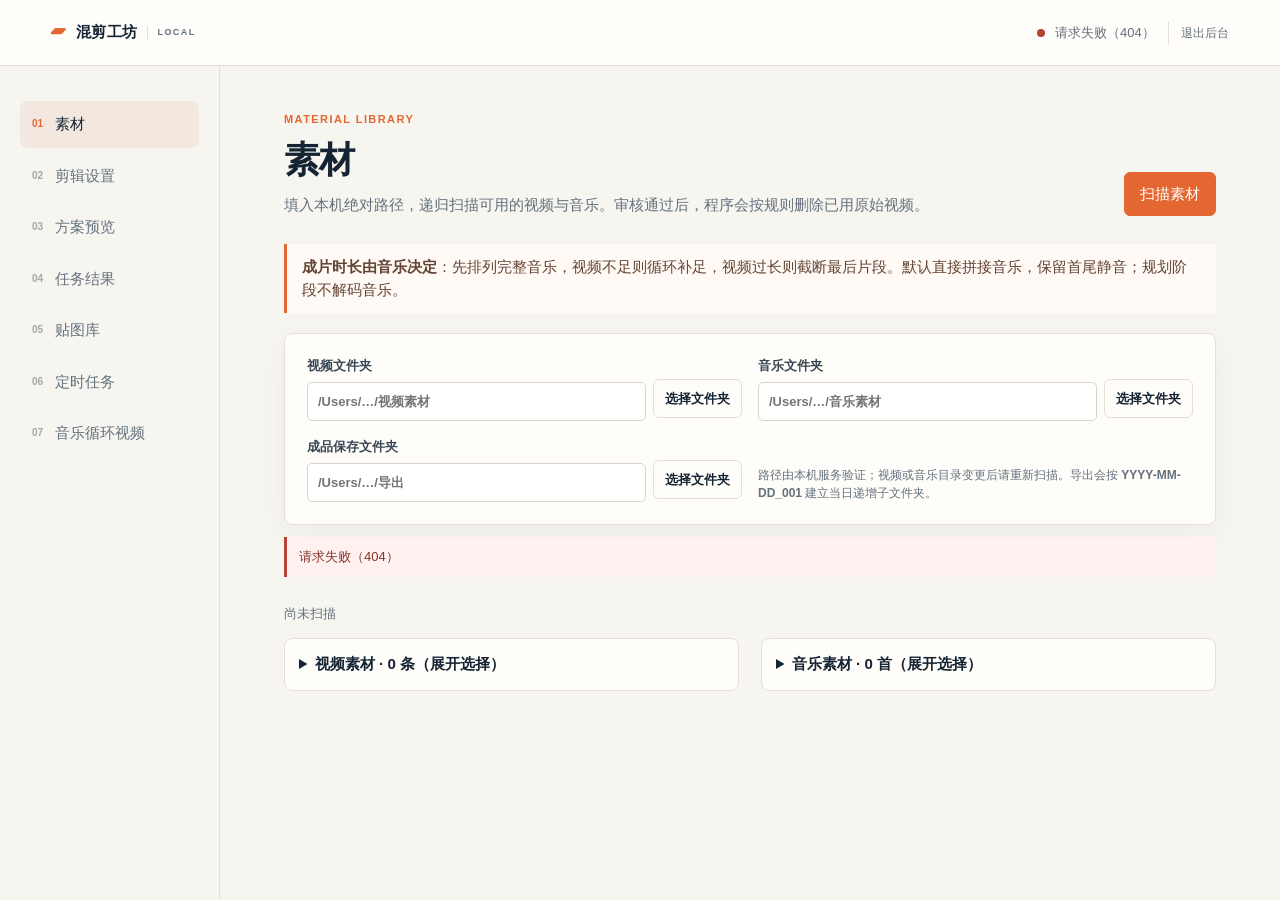
==== static/index.html @ a74bfd38 "Release v1.8.0: music-led recorded video mixing with direct music join" ====
<!doctype html>
<html lang="zh-CN">
<head>
  <meta charset="utf-8">
  <meta name="viewport" content="width=device-width,initial-scale=1">
  <title>混剪工坊 · 本地批量混剪</title>
  <link rel="stylesheet" href="/static/style.css">
  <style>[hidden]{display:none!important}.top-actions{display:flex;align-items:center;gap:13px}.quiet-button{border:0;border-left:1px solid #e4e0d8;border-radius:0;padding:2px 0 2px 12px;background:transparent;color:#64717d;font-size:12px}.quiet-button:hover{color:#b64536}.path-control{display:flex;gap:7px;align-items:center}.path-control input{min-width:0;flex:1}.path-control .button{flex:0 0 auto;white-space:nowrap;padding:9px 11px}.keyframe-gallery{grid-column:2/-1;margin-top:8px;border-top:1px solid #eeeae3;padding-top:10px}.keyframe-gallery h5{font-size:12px;margin:0 0 8px;color:#394754}.keyframe-grid{display:grid;grid-template-columns:repeat(auto-fill,minmax(92px,1fr));gap:7px}.keyframe{border:0;padding:0;background:#e8e3da;border-radius:4px;overflow:hidden;position:relative;aspect-ratio:16/9}.keyframe img{width:100%;height:100%;object-fit:cover;display:block}.keyframe time{position:absolute;right:3px;bottom:3px;background:#152433d9;color:white;font-size:10px;padding:1px 3px;border-radius:2px}.keyframe:focus{outline:2px solid #e46732;outline-offset:2px}.keyframe-more{margin-top:9px;font-size:12px}.keyframe-overlay{position:fixed;z-index:20;pointer-events:none;width:min(460px,55vw);background:#152433;padding:5px;border-radius:5px;box-shadow:0 12px 30px #0004}.keyframe-overlay img{display:block;width:100%;max-height:58vh;object-fit:contain}.keyframe-overlay span{display:block;color:white;font-size:12px;padding:4px 2px 1px}@media(max-width:520px){.keyframe-grid{grid-template-columns:repeat(3,1fr)}.keyframe-overlay{width:80vw}}</style>
  <style>.keyframe-overlay img{aspect-ratio:16/9}.task-review-setting{margin-bottom:18px}.review-action{grid-column:2/-1;margin-top:4px}.review-action .button{margin-top:6px}.review-action.review-approved{color:#347461;font-weight:650}.review-error{color:#b64536;margin-top:4px}.sticker-editor{display:grid;grid-template-columns:minmax(280px,1fr) minmax(250px,1fr);gap:20px}.sticker-stage{position:relative;aspect-ratio:16/9;background:repeating-conic-gradient(#eee 0 25%,#ddd 0 50%) 0/20px 20px;overflow:hidden}.sticker-stage img{position:absolute;cursor:move;max-width:100%}.layer-list{display:grid;gap:8px;margin:12px 0}.layer-row{display:grid;grid-template-columns:1fr 1fr 1fr 1fr auto;gap:6px;font-size:11px}.layer-row input,.layer-row select{font-size:12px;padding:5px}.sticker-thumb{width:70px;height:70px;object-fit:contain;background:#eee;margin-right:8px;vertical-align:middle}@media(max-width:700px){.sticker-editor{grid-template-columns:1fr}.layer-row{grid-template-columns:1fr 1fr}}</style>
  <style>.item-controls{grid-column:2/-1;display:flex;align-items:center;gap:8px;flex-wrap:wrap;margin:4px 0 8px}.item-controls .button{width:auto;min-width:88px;padding:7px 12px;line-height:1.25;white-space:nowrap}.item-controls .button:last-child{color:var(--danger);border-color:#d9aaa3;background:#fff9f7}.item-controls .button:last-child:hover{color:#fff;background:var(--danger);border-color:var(--danger)}@media(max-width:520px){.item-controls{grid-column:1/-1;padding-left:42px}.item-controls .button{min-width:0}}</style>
</head>
<body>
  <div class="app-shell">
    <header class="topbar">
      <a class="brand" href="#assets" aria-label="混剪工坊首页"><span class="brand-mark">▰</span><span>混剪工坊</span><small>LOCAL</small></a>
      <div class="top-actions"><div id="server-state" class="server-state" aria-live="polite"><i></i>正在连接本地服务</div><button id="shutdown-btn" class="quiet-button" title="停止本地后台服务">退出后台</button></div>
    </header>
    <div class="layout">
      <nav class="nav" aria-label="主导航">
        <a href="#assets" data-view="assets"><b>01</b> 素材</a>
        <a href="#settings" data-view="settings"><b>02</b> 剪辑设置</a>
        <a href="#plan" data-view="plan"><b>03</b> 方案预览</a>
        <a href="#tasks" data-view="tasks"><b>04</b> 任务结果</a>
        <a href="#stickers" data-view="stickers"><b>05</b> 贴图库</a>
        <a href="#schedules" data-view="schedules"><b>06</b> 定时任务</a>
        <a href="#music-loop" data-view="music-loop"><b>07</b> 音乐循环视频</a>
      </nav>
      <main>
        <section id="assets" class="view">
          <div class="page-heading"><div><p class="eyebrow">MATERIAL LIBRARY</p><h1>素材</h1><p>填入本机绝对路径，递归扫描可用的视频与音乐。审核通过后，程序会按规则删除已用原始视频。</p></div><button id="scan-btn" class="button primary">扫描素材</button></div>
          <div class="notice"><strong>成片时长由音乐决定</strong>：先排列完整音乐，视频不足则循环补足，视频过长则截断最后片段。默认直接拼接音乐，保留首尾静音；规划阶段不解码音乐。</div>
          <p id="scan-progress" class="field-help" role="status" aria-live="polite"></p>
          <form id="paths-form" class="panel paths-grid">
            <label>视频文件夹<span class="path-control"><input id="video-dir" name="video_dir" required placeholder="/Users/…/视频素材"><button class="button folder-picker" data-kind="video" type="button">选择文件夹</button></span></label>
            <label>音乐文件夹<span class="path-control"><input id="music-dir" name="music_dir" required placeholder="/Users/…/音乐素材"><button class="button folder-picker" data-kind="music" type="button">选择文件夹</button></span></label>
            <label>成品保存文件夹<span class="path-control"><input id="output-dir" name="output_dir" required placeholder="/Users/…/导出"><button class="button folder-picker" data-kind="output" type="button">选择文件夹</button></span></label>
            <label hidden>旧版审核目录（不再使用）<span class="path-control"><input id="review-dir" name="review_dir" placeholder="/Users/…/审核通过"><button class="button folder-picker" data-kind="review" type="button">选择文件夹</button></span></label>
            <p class="field-help">路径由本机服务验证；视频或音乐目录变更后请重新扫描。导出会按 <strong>YYYY-MM-DD_001</strong> 建立当日递增子文件夹。</p>
          </form>
          <div id="scan-errors" class="error-list" hidden></div>
          <div class="asset-summary" id="asset-summary"><span>尚未扫描</span></div>
          <div class="library-grid">
            <section class="library"><details><summary>视频素材 · <span id="video-count">0 条</span>（展开选择）</summary><div id="video-assets" class="asset-list empty">扫描后在这里显示视频、缩略图和分组。</div></details></section>
            <section class="library"><details><summary>音乐素材 · <span id="music-count">0 首</span>（展开选择）</summary><div id="music-assets" class="asset-list empty">扫描后在这里试听和选择歌曲。</div></details></section>
          </div>
        </section>

        <section id="settings" class="view" hidden>
          <div class="page-heading"><div><p class="eyebrow">EDITING RULES</p><h1>剪辑设置</h1><p>先选择素材和规则，再生成一批可复现的方案。</p></div><button id="plan-btn" class="button primary">生成方案</button></div>
          <form id="config-form" class="settings-grid" novalidate><input type="hidden" name="duration_basis" value="music">
            <section class="panel span-2"><div class="section-title"><h2>导出规格</h2></div><div class="form-grid"><label>分辨率<select name="resolution"><option value="1280x720">1280 × 720（默认）</option><option value="1920x1080">1920 × 1080</option></select></label><label>帧率<select name="fps"><option value="30">30 fps</option><option value="60">60 fps</option></select></label><label>视频码率（Mbps；0 为自动）<input name="video_bitrate_mbps" type="number" min="0" max="50" step="0.5" value="0"></label><label>同时并行剪辑数量<select name="parallel_tasks"><option value="1">1（默认）</option><option value="2">2</option><option value="3">3</option><option value="4">4</option></select></label><label>编码方式<select name="hardware"><option value="auto">自动硬件加速（推荐）</option><option value="software_fast">软件极速（文件较大）</option><option value="software">软件高质量（较慢）</option></select></label><label>原音音量<input name="original_volume" type="number" min="0" max="1" step=".05" value="0"></label><label>无缝音乐衔接<select name="nonstop_music"><option value="false">音乐拼接（默认，保留首尾静音）</option><option value="true">剔除首尾静音＋短过渡</option></select></label><label>音乐音量<input name="music_volume" type="number" min="0" max="1" step=".05" value="1"></label></div><p class="field-help">视频码率设为 0 时沿用自动编码设置；设置固定码率可控制输出大小。720p/30fps 通常最快。并行数量为同时执行的任务上限，旧方案默认 1；暂停后等待所有执行中的任务完成。</p></section>
            <section class="panel span-2"><div class="section-title"><h2>画面组织</h2></div>
              <div class="choice-row"><label class="choice"><input type="radio" name="mode" value="single" checked><span><strong>单源连续截取</strong><small>一个源视频，长则截断、短则循环补足</small></span></label><label class="choice"><input type="radio" name="mode" value="multi"><span><strong>多源片段拼接</strong><small>随机拼接多个来源，直到音乐结束</small></span></label></div>
              <div class="form-grid"><label>生成数量<input name="count" type="number" min="1" value="3"></label><label hidden>期望最短时长（秒）<input name="min_duration" type="number" min="1" value="30"></label><label hidden>期望最长时长（秒）<input name="max_duration" type="number" min="1" value="450"></label><label>随机种子（留空每批随机）<input name="seed" type="number" placeholder="自动生成"></label></div>
              <div class="form-grid"><label>源视频时长必须大于（分钟）<input name="min_source_duration_minutes" type="number" min="0" step="0.1" value="0" aria-describedby="source-duration-help"></label></div>
              <p id="source-duration-help" class="field-help">0 表示不限制；例如填 5，只使用超过 5 分钟的原始视频，正好 5 分钟也会排除。此项筛选源文件，不是设置成片或截取片段的长度；手动生成和定时任务均生效。</p>
              <div class="form-grid mode-multi" hidden><label>单段最短（秒）<input name="segment_min" type="number" min="1" value="30"></label><label>单段最长（秒）<input name="segment_max" type="number" min="1" value="120"></label><label>组内拼接<select name="within_group"><option value="false">允许跨组</option><option value="true">仅同组内</option></select></label></div>
              <div class="form-grid mode-single"><label>起点最小间隔（秒）<input name="start_gap" type="number" min="0" value="30"></label><label class="switch-label" hidden><input name="allow_overlap" type="checkbox" checked><span>优先使用空闲区间（音乐时长模式允许循环补足）</span></label></div>
            </section>
            <section class="panel span-2"><div class="section-title"><h2>歌曲分配规则</h2></div>
              <div class="choice-row"><label class="choice"><input type="radio" name="music_mode" value="folder"><span><strong>单文件夹音乐</strong><small>每条只用一个子文件夹，01、02 开头，其余随机，全部歌曲各播放一遍</small></span></label><label class="choice"><input type="radio" name="music_mode" value="fixed"><span><strong>固定歌曲集合</strong><small>每条都用所选歌曲，只改变顺序</small></span></label><label class="choice"><input type="radio" name="music_mode" value="pool" checked><span><strong>全路径音乐随机</strong><small>每条选不同子集，再改变顺序</small></span></label></div>
              <p id="folder-mode-help" class="field-help" hidden>整组优先使用不同子文件夹，用完后再随机轮转。包括子文件夹内的全部有效音频及更深层目录；根目录直接放置的歌曲不参与。此模式不限制歌曲首数。</p>
              <div class="form-grid pool-settings"><label>每条最少歌曲数<input name="min_songs" type="number" min="1" value="3"></label><label>每条最多歌曲数<input name="max_songs" type="number" min="1" value="20"></label></div>
              <p class="field-help">先确定歌曲数量与顺序，以音乐总时长决定成片长度。整批优先使用低次数歌曲，视频不足自动复用，最后一段截断。</p>
            </section>
            <section class="panel span-2"><label class="track-title-option"><input type="checkbox" name="include_track_titles">附带曲目曲名</label><p class="field-help">在成片同名的原曲路径文档中，按实际播放顺序增加编号曲目表。可在方案或任务中单独调整。</p></section>
            <section class="panel span-2"><div class="section-title"><h2>参与素材</h2></div><p id="selection-summary" class="field-help">扫描后默认使用全部视频和音乐。需要排除文件或设置分组时，在“素材”页展开对应列表。</p><label>贴图模板<select id="generation-sticker-template" name="sticker_template_id"><option value="">不添加贴图</option></select></label></section>
          </form>
        </section>

        <section id="plan" class="view" hidden>
          <div class="page-heading"><div><p class="eyebrow">BATCH BLUEPRINT</p><h1>方案预览</h1><p id="plan-subtitle">生成方案后，逐条核对歌曲顺序和视频区间。</p></div><div class="button-row"><button id="select-all-plan" class="button">全选当前方案</button><button id="delete-selected-plan" class="button">删除选中任务</button><button id="track-titles-enable-plan" class="button" disabled>选中任务附带曲名</button><button id="track-titles-disable-plan" class="button" disabled>取消选中任务曲名</button><button id="manifest-btn" class="button" disabled>下载清单</button><button id="start-btn" class="button primary" disabled>确认并开始渲染</button></div></div>
          <div id="plan-message" class="notice">尚未生成方案。</div><div id="plan-stats" class="stats"></div><div id="plan-warnings" class="warning-list"></div><div id="plan-items" class="plan-list"></div>
        </section>

        <section id="tasks" class="view" hidden>
          <div class="page-heading"><div><p class="eyebrow">RENDER QUEUE</p><h1>任务与结果</h1><p>一条视频就是一条任务。审核通过保留成品；审核不通过将成品与原视频移至废纸篓。删除任务只移除记录，所有文件保留。原音乐始终保留。</p></div><div class="button-row"><button id="pause-all" class="button">暂停全部</button><button id="start-all" class="button">开始全部</button><button id="stop-all" class="button">终止全部</button><button id="approve-all-visible" class="button primary">一键审核</button><button id="select-all-tasks" class="button">全选任务</button><button id="delete-selected-tasks" class="button">删除选中任务</button><button id="track-titles-enable-tasks" class="button" disabled>选中任务附带曲名</button><button id="track-titles-disable-tasks" class="button" disabled>取消选中任务曲名</button><button id="clear-all" class="button">删除全部任务</button><button id="retry-failed" class="button">重试失败任务</button><button id="refresh-tasks" class="button">刷新状态</button></div></div>
          <div class="panel task-review-setting" hidden><label hidden>旧版审核目录（不再使用）<span class="path-control"><input id="task-review-dir" placeholder="选择审核文件夹"><button class="button folder-picker" data-kind="review" type="button">选择文件夹</button></span></label><p class="field-help">通过审核后先校验归档副本，再删除制作目录成片；原始录屏在所有引用任务审核或移除后删除。失败时可重试清理。</p></div>
          <div class="notice"><span id="cache-usage">剪辑缓存：正在读取…</span> <button id="clear-cache" class="button">一键清除缓存</button><p class="field-help">统计视频转换缓存、任务临时文件及预览图片。正在使用的缓存暂时保留；清除后需要时会重新生成。</p></div>
          <div id="task-summary" class="stats"><div class="stat"><b>—</b><span>等待批次</span></div></div><div id="batches" class="batch-list empty">尚无任务。先生成方案并确认开始渲染。</div>
        </section>
        <section id="stickers" class="view" hidden>
          <div class="page-heading"><div><p class="eyebrow">STICKER LIBRARY</p><h1>贴图库</h1><p>默认不添加贴图；保存模板后可在剪辑设置中明确选择。</p></div><label class="button">导入贴图<input id="sticker-upload" type="file" accept="image/png,image/jpeg,image/webp,image/gif" multiple hidden></label></div>
          <div class="settings-grid"><section class="panel"><div class="section-title"><h2>贴图素材</h2></div><div id="sticker-assets" class="picker empty">正在读取贴图库…</div></section><section class="panel"><div class="section-title"><h2>模板</h2><button id="new-template" class="button">新建模板</button></div><div id="sticker-templates" class="picker empty">尚无模板</div></section><section class="panel span-2"><div class="section-title"><h2>模板编辑器</h2><button id="save-template" class="button primary">保存模板</button></div><div class="sticker-editor"><div><label>参考画面<select id="sticker-background"><option value="">空白画布（16:9）</option></select></label><p class="field-help">拖动贴图定位；位置按比例保存，超出边界会自动缩小。</p><div id="sticker-stage" class="sticker-stage" aria-label="16 比 9 贴图预览"></div></div><div><label>模板名称<input id="template-name" value="未命名模板"></label><div id="sticker-layers" class="layer-list"></div><button id="add-layer" class="button">添加贴图层</button></div></div></section></div>
        </section>
        <section id="schedules" class="view" hidden>
          <div class="page-heading"><div><p class="eyebrow">SCHEDULED BATCHES</p><h1>定时任务</h1><p>后台必须保持运行且电脑处于唤醒状态；错过多次启动时仅执行最新一轮。</p></div><div class="button-row"><button id="new-schedule" class="button">新建任务</button><button id="refresh-schedules" class="button">刷新状态</button></div></div>
          <div class="notice">新一轮定时任务只会替代上一轮未完成的<strong>定时任务</strong>，不会取消手动创建的批次，已生成文件会保留。审核不会自动进行。</div>
          <form id="schedule-form" class="panel settings-grid"><label>任务名称<input name="name" value="素材持续监测"></label><label>开始时间<input name="start_at" type="datetime-local"></label><label>重复<select name="repeat"><option value="once">仅一次</option><option value="daily">每天</option><option value="weekly">每周</option></select></label><label>目标成片数<input name="target_count" type="number" min="1" max="500" value="50"></label><label>检查间隔（分钟）<input name="check_interval_minutes" type="number" min="1" max="1440" value="10"></label><label class="switch-label"><input name="enabled" type="checkbox"><span>启用任务</span></label><label>视频目录<span class="path-control"><input name="video_dir" id="schedule-video-dir"><button class="button schedule-folder-picker" data-kind="video" type="button">选择文件夹</button></span></label><label>音乐目录<span class="path-control"><input name="music_dir" id="schedule-music-dir"><button class="button schedule-folder-picker" data-kind="music" type="button">选择文件夹</button></span></label><label class="span-2">导出目录<span class="path-control"><input name="output_dir" id="schedule-output-dir"><button class="button schedule-folder-picker" data-kind="output" type="button">选择文件夹</button></span></label><label class="switch-label span-2"><input id="schedule-current" type="checkbox" checked><span>使用当前目录和剪辑设置（保存为快照，未来新增素材会被扫描）</span></label><div class="button-row span-2"><button class="button primary" type="submit">保存定时任务</button><button id="schedule-check" class="button" type="button">立即检查素材</button></div></form>
          <div id="schedule-active" class="notice">暂无运行中的定时任务。</div><div id="schedules-list" class="batch-list empty">正在读取定时任务…</div>
        </section>
        <section id="music-loop" class="view" hidden>
          <div class="page-heading"><div><p class="eyebrow">MUSIC LOOP VIDEO</p><h1>音乐循环视频</h1><p>导入 Cover Maker 的交接文档，按固定曲目顺序制作。成片时长由音乐决定。</p></div></div>
          <form class="panel" onsubmit="return false">
            <label>Set 文件夹或 YPP交接.txt 路径（每行一条）<textarea id="loop-paths" rows="3" placeholder="粘贴 Set 路径；也可选择包含多个 Set 的上一级文件夹"></textarea></label>
            <button type="button" id="loop-pick" class="button">选择 Set 文件夹</button>
            <div class="form-grid">
              <label class="span-2">成品保存路径<span class="path-control"><input id="loop-output"><button type="button" id="loop-output-pick" class="button">选择文件夹</button></span></label>
              <label class="span-2">音乐新根目录（仅路径迁移时填写）<span class="path-control"><input id="loop-music-root"><button type="button" id="loop-music-pick" class="button">选择文件夹</button></span></label>
              <label>分辨率<select id="loop-resolution"><option value="source">沿用动态封面（优先直接复用画面）</option><option value="1280x720">1280 × 720</option><option value="1920x1080">1920 × 1080</option></select></label>
              <label>转码帧率<select id="loop-fps"><option value="30">30 fps</option><option value="60">60 fps</option></select></label>
              <label>并行数量<select id="loop-parallel"><option>1</option><option>2</option><option>3</option><option>4</option></select></label>
              <label>音乐音量<input id="loop-volume" type="number" min="0" max="1" step="0.05" value="1"></label>
              <label class="switch-label"><input id="loop-nonstop" type="checkbox" checked><span>无缝衔接（去首尾静音＋短过渡）</span></label>
            </div>
            <p class="field-help">每个 Set 独立制作，全部歌曲按交接顺序播放一次，合成完成即可播放审核，不抽取缩略图。开启无缝衔接后重新计算实际时间轴。开始制作时采用当前并行数量，有空位自动补入等待任务。两种制作模式共用调度，正在执行的原视频混剪先完成。</p>
            <button type="button" id="loop-import" class="button primary">导入任务</button>
          </form>
          <div id="loop-message" class="notice">审核通过保留作品；审核不通过仅回收生成的作品目录；删除任务只移除记录。原音乐、动态封面和上游文件始终保留。</div>
          <div class="button-row"><button id="loop-select" class="button">全选 / 取消</button><button id="loop-start" class="button">开始选中任务</button><button id="loop-pause" class="button">暂停选中任务</button><button id="loop-delete" class="button">删除选中任务</button><button id="loop-approve" class="button primary">一键审核</button><button id="loop-refresh" class="button">刷新状态</button></div>
          <div class="button-row loop-cache"><span id="loop-cache-info">缓存按需统计</span><button id="loop-cache" class="button">统计缓存</button><button id="loop-clear-cache" class="button">清除闲置缓存</button></div>
          <p id="loop-empty" class="field-help">尚未导入音乐 Set。</p><div id="loop-list"></div>
        </section>
      </main>
    </div>
  </div>
  <template id="video-card-template"><article class="asset-card video-card"><img loading="lazy" alt="视频缩略图"><div class="asset-info"><label class="select-line"><input type="checkbox" class="asset-select"><strong class="asset-name"></strong></label><p class="asset-meta"></p><label class="group-line">分组 <input class="group-input" maxlength="80" placeholder="例如：游戏 A"></label></div></article></template>
  <template id="music-card-template"><article class="asset-card music-card"><div class="audio-icon">♫</div><div class="asset-info"><label class="select-line"><input type="checkbox" class="asset-select"><strong class="asset-name"></strong></label><p class="asset-meta"></p><button type="button" class="button audio-preview">试听</button></div></article></template>
  <div id="toast" class="toast" role="status" aria-live="polite"></div>
  <script src="/static/app.js" defer></script>
  <script src="/static/loopmusic.js" defer></script>
</body>
</html>
---- static/style.css ----
:root{--ink:#152433;--muted:#64717d;--paper:#f7f5f0;--panel:#fffdfa;--line:#e4e0d8;--accent:#e46732;--accent-dark:#bd4c20;--soft:#f3e8df;--ok:#347461;--danger:#b64536;--shadow:0 10px 30px #1725340c}*{box-sizing:border-box}body{margin:0;color:var(--ink);background:var(--paper);font:15px/1.5 -apple-system,BlinkMacSystemFont,"Segoe UI","PingFang SC","Microsoft YaHei",sans-serif}.topbar{height:66px;padding:0 4vw;display:flex;align-items:center;justify-content:space-between;border-bottom:1px solid var(--line);background:#fffdf9;position:sticky;top:0;z-index:5}.brand{display:flex;gap:10px;align-items:center;color:var(--ink);text-decoration:none;font-weight:750;letter-spacing:.03em}.brand-mark{color:var(--accent);font-size:27px;line-height:1}.brand small{font-size:9px;letter-spacing:.16em;color:var(--muted);border-left:1px solid var(--line);padding-left:9px}.server-state{font-size:13px;color:var(--muted)}.server-state i{display:inline-block;width:8px;height:8px;border-radius:50%;background:#c5bfb6;margin-right:7px}.server-state.online i{background:var(--ok)}.server-state.error i{background:var(--danger)}.layout{display:grid;grid-template-columns:220px minmax(0,1fr);max-width:1540px;margin:auto}.nav{padding:35px 20px;border-right:1px solid var(--line);min-height:calc(100vh - 66px);position:sticky;top:66px;align-self:start}.nav a{display:flex;gap:12px;padding:12px;border-radius:7px;color:var(--muted);text-decoration:none;margin-bottom:5px}.nav a b{font-size:10px;color:#a4a7a4;padding-top:3px}.nav a.active,.nav a:hover{background:var(--soft);color:var(--ink)}.nav a.active b{color:var(--accent)}main{padding:45px clamp(24px,5vw,76px) 80px;max-width:1280px}.page-heading{display:flex;justify-content:space-between;gap:20px;align-items:flex-end;margin-bottom:28px}.eyebrow{margin:0 0 5px;color:var(--accent);font-weight:700;font-size:11px;letter-spacing:.13em}.page-heading h1{font-size:36px;letter-spacing:-.04em;margin:0}.page-heading p:not(.eyebrow){margin:7px 0 0;color:var(--muted)}button,.button{font:inherit;cursor:pointer;border:1px solid var(--line);border-radius:6px;padding:10px 15px;color:var(--ink);background:#fffdf9;text-decoration:none}.button:hover{border-color:#bdb7ad}.button.primary{background:var(--accent);color:white;border-color:var(--accent)}.button.primary:hover{background:var(--accent-dark)}button:disabled{opacity:.48;cursor:not-allowed}.button-row{display:flex;gap:8px;flex-wrap:wrap}.notice{border-left:3px solid var(--accent);padding:12px 15px;background:#fffaf5;color:#644434;margin:0 0 20px}.panel{background:var(--panel);border:1px solid var(--line);border-radius:8px;padding:22px;box-shadow:var(--shadow)}.paths-grid{display:grid;grid-template-columns:1fr 1fr;gap:16px}.paths-grid>label:last-of-type{grid-column:span 2}.field-help{font-size:12px;color:var(--muted);margin:0;align-self:end}label{font-size:13px;font-weight:650;color:#394754}input,select{width:100%;margin-top:6px;padding:9px 10px;border:1px solid #d8d4cc;border-radius:5px;background:white;color:var(--ink);font:inherit}input:focus,select:focus{outline:2px solid #e4673259;border-color:var(--accent)}.asset-summary{display:flex;gap:12px;color:var(--muted);font-size:13px;padding:15px 0}.library-grid{display:grid;grid-template-columns:1fr 1fr;gap:22px}.section-title{display:flex;justify-content:space-between;align-items:center;margin-bottom:13px}.section-title h2{font-size:17px;margin:0}.section-title span{font-size:12px;color:var(--muted)}.asset-list{display:grid;gap:10px}.asset-list.empty,.picker.empty,.batch-list.empty{padding:25px;border:1px dashed #d4cdc1;color:var(--muted);font-size:13px;border-radius:7px}.asset-card{display:flex;gap:12px;padding:10px;border:1px solid var(--line);border-radius:7px;background:var(--panel)}.video-card img{width:122px;height:70px;object-fit:cover;border-radius:4px;background:#e5e1da}.asset-info{min-width:0;flex:1}.select-line{display:flex;gap:8px;align-items:flex-start}.select-line input,.first-line input{width:auto;margin:4px 0 0}.asset-name{overflow-wrap:anywhere;font-size:13px}.asset-meta{font-size:12px;color:var(--muted);margin:4px 0}.group-line,.first-line{font-size:12px;color:var(--muted);font-weight:500}.group-line input{display:inline-block;width:150px;margin:0 0 0 5px;padding:3px 5px;font-size:12px}.music-card audio{width:100%;height:28px}.audio-icon{display:grid;place-items:center;flex:0 0 42px;height:42px;border-radius:5px;background:var(--soft);color:var(--accent);font-size:22px}.settings-grid{display:grid;grid-template-columns:1fr 1fr;gap:20px}.span-2{grid-column:span 2}.choice-row{display:flex;gap:10px;margin-bottom:20px}.choice{flex:1;display:flex;gap:9px;border:1px solid var(--line);padding:11px;border-radius:6px;cursor:pointer}.choice input{width:auto;margin:4px 0}.choice strong,.choice small{display:block}.choice small{font-weight:400;color:var(--muted);font-size:12px}.form-grid{display:grid;grid-template-columns:repeat(4,1fr);gap:14px;margin-top:12px}.form-grid label{min-width:0}.switch-label{display:flex;gap:8px;align-items:center;margin-top:25px}.switch-label input{width:auto;margin:0}.picker{display:grid;gap:7px;max-height:290px;overflow:auto}.pick-row{display:flex;align-items:center;gap:8px;padding:7px 0;border-bottom:1px solid #eeeae2;font-size:13px}.pick-row:last-child{border:0}.pick-row input{width:auto;margin:0}.pick-row .duration{margin-left:auto;color:var(--muted);font-size:12px}.first-pick{margin-left:8px;font-size:12px;color:var(--muted);font-weight:500}.error-list,.warning-list{margin:12px 0}.error-list>div,.warning-list>div{padding:10px 12px;background:#fff1ef;border-left:3px solid var(--danger);color:#86352b;font-size:13px}.warning-list>div{background:#fff9e8;border-color:#d4931f;color:#74551a;margin-bottom:6px}.stats{display:grid;grid-template-columns:repeat(auto-fit,minmax(130px,1fr));gap:10px;margin:18px 0}.stat{padding:14px;background:var(--panel);border:1px solid var(--line);border-radius:7px}.stat b{display:block;font-size:22px}.stat span{font-size:12px;color:var(--muted)}.plan-list,.batch-list{display:grid;gap:12px}.plan-item,.batch{border:1px solid var(--line);background:var(--panel);border-radius:8px;padding:17px}.item-head,.batch-head{display:flex;justify-content:space-between;gap:12px;align-items:start}.item-head h3,.batch-head h3{margin:0;font-size:16px}.duration{font-variant-numeric:tabular-nums;color:var(--accent);font-weight:700;white-space:nowrap}.tracks{display:grid;grid-template-columns:1fr 1fr;gap:14px;margin-top:15px}.track{padding:11px;background:#faf8f3;border-radius:5px}.track h4{font-size:11px;letter-spacing:.08em;color:var(--muted);margin:0 0 7px}.track ol,.track ul{margin:0;padding-left:19px;font-size:12px}.track li{margin:3px 0;overflow-wrap:anywhere}.status{font-size:12px;border-radius:99px;padding:3px 8px;background:#ece9e2;color:var(--muted)}.status.running,.status.processing{background:#fff2d7;color:#936113}.status.completed,.status.success{background:#e6f3ed;color:var(--ok)}.status.failed,.status.error{background:#fff0ed;color:var(--danger)}.batch-controls{display:flex;gap:7px;flex-wrap:wrap;margin:14px 0 0}.progress{height:7px;background:#ebe7df;border-radius:8px;margin:12px 0;overflow:hidden}.progress i{display:block;height:100%;background:var(--accent)}.task-items{display:grid;gap:6px;margin-top:14px}.task-item{display:grid;grid-template-columns:34px 1fr auto;gap:8px;align-items:center;border-top:1px solid #eeeae3;padding-top:8px;font-size:13px}.task-item .error{grid-column:2 / -1;color:var(--danger);font-size:12px}.task-item video{grid-column:2 / -1;width:100%;max-width:400px;margin-top:5px}.toast{position:fixed;bottom:22px;right:22px;max-width:390px;padding:12px 15px;background:#172a37;color:white;border-radius:6px;box-shadow:0 12px 28px #0002;opacity:0;transform:translateY(10px);pointer-events:none;transition:.2s}.toast.show{opacity:1;transform:none}@media(max-width:850px){.layout{display:block}.nav{min-height:0;position:static;overflow:auto;white-space:nowrap;padding:10px 4vw;border-right:0;border-bottom:1px solid var(--line);display:flex}.nav a{margin:0;padding:8px 10px}.nav a b{display:none}main{padding:30px 5vw}.library-grid,.settings-grid{grid-template-columns:1fr}.span-2{grid-column:auto}.form-grid{grid-template-columns:1fr 1fr}.page-heading{align-items:start;flex-direction:column}.paths-grid{grid-template-columns:1fr}.paths-grid>label:last-of-type{grid-column:auto}}@media(max-width:520px){.topbar{padding:0 5vw}.server-state{font-size:0}.server-state i{margin:0}.choice-row,.tracks{grid-template-columns:1fr;display:grid}.form-grid{grid-template-columns:1fr}.video-card img{width:92px;height:56px}.group-line input{width:105px}}
/* Keep batch summaries compact even when filenames are long. */
.stat b{overflow-wrap:anywhere}.stat b:has(+span){font-size:18px}.batch-note{margin-top:10px;color:var(--muted);font-size:13px}
.sticker-stage{background-size:cover;background-position:center}.sticker-stage img{user-select:none;-webkit-user-drag:none}.layer-row{grid-template-columns:repeat(2,minmax(0,1fr));border-bottom:1px solid var(--line);padding:12px 0}.layer-row label{min-width:0}.layer-row>label:first-child{grid-column:1/-1}
.sticker-editor .layer-row{grid-template-columns:repeat(2,minmax(0,1fr))}.sticker-editor .layer-row>label:first-child{grid-column:1/-1}
.video-sticker-dialog{width:min(1080px,94vw);max-height:94vh;border:0;border-radius:10px;padding:20px;background:var(--panel);color:var(--ink);box-shadow:0 20px 70px #0005}.video-sticker-dialog::backdrop{background:#10202dbb}.video-sticker-heading{display:flex;align-items:center;justify-content:space-between;margin-bottom:14px}.video-sticker-heading h2{margin:0}.video-sticker-stage{position:relative;overflow:hidden;background:#111;aspect-ratio:16/9}.video-sticker-stage video{width:100%;height:100%;display:block;object-fit:contain}.placed-sticker{position:absolute;z-index:2;cursor:move;touch-action:none;user-select:none;-webkit-user-drag:none}.video-sticker-controls{display:grid;grid-template-columns:1fr auto;gap:10px;margin-top:14px}.video-sticker-controls select{margin:0}.video-sticker-layers,.video-sticker-controls .field-help{grid-column:1/-1}.video-sticker-layer{display:grid;grid-template-columns:minmax(120px,1fr) auto minmax(100px,1fr) auto minmax(100px,1fr) auto;gap:8px;align-items:center;padding:8px 0;border-bottom:1px solid var(--line)}.video-sticker-layer input{margin:0}@media(max-width:700px){.video-sticker-layer{grid-template-columns:1fr 1fr}.video-sticker-stage{aspect-ratio:16/9}}
.music-order-help{margin:0 0 7px;color:var(--muted);font-size:11px}.music-order{display:grid;gap:5px;padding-left:0!important;list-style:none;counter-reset:music}.music-order li{counter-increment:music;display:flex;align-items:center;gap:7px;min-height:30px;padding:4px 6px;border:1px solid transparent;border-radius:5px;background:#fff}.music-order li::before{content:counter(music) ".";color:var(--muted);font-variant-numeric:tabular-nums}.music-order li[draggable=true]{cursor:grab;border-color:#ece6dd}.music-order li.dragging{opacity:.45}.music-order li.drag-over{border-color:var(--accent);background:#fff5ed}.drag-handle{color:var(--muted);font-size:18px;line-height:1}.music-name{min-width:0;flex:1;overflow-wrap:anywhere}.order-buttons{display:flex;gap:3px}.order-buttons button{padding:1px 7px;border-radius:4px;font-size:12px}.order-buttons button:disabled{opacity:.25}
.plan-media-row{display:flex;align-items:center;gap:8px;flex-wrap:wrap;padding:5px 0}.plan-media-row>span:first-child{min-width:0;flex:1 1 220px}.use-count{font-size:11px;font-weight:650;color:var(--ok);white-space:nowrap}.replace-media{padding:4px 7px;font-size:11px}.music-order li{flex-wrap:wrap}.music-order .use-count{margin-left:auto}
.task-select{width:18px;height:18px;min-width:18px;margin:0;cursor:pointer}.task-item{grid-template-columns:24px 34px 1fr auto}.task-item .error,.task-item video{grid-column:3 / -1}.item-head{align-items:center}.item-head h3{flex:1}

/* Keep material details optional and present results as individual tasks. */
.library details{border:1px solid var(--line);border-radius:8px;background:var(--panel);padding:14px}.library summary{cursor:pointer;font-weight:700}.library details .asset-list{margin-top:14px;max-height:55vh;overflow:auto}
#batches.batch-list{display:grid;gap:14px}#batches .batch,#batches .task-items{display:contents}#batches .batch-head,#batches .batch-controls,#batches .batch>.progress,#batches .batch>.notice,#batches .output-location{display:none}#batches .task-item{display:grid;grid-template-columns:24px 34px minmax(0,1fr) auto;gap:10px;border:1px solid var(--line);border-radius:8px;background:var(--panel);padding:18px;box-shadow:var(--shadow);align-items:start}#batches .task-item .task-label{overflow-wrap:anywhere;font-weight:650}#batches .task-item .item-controls,#batches .task-item .review-action,#batches .task-item .keyframe-gallery{grid-column:3/-1}#batches .task-item video,#batches .task-item .error{grid-column:3/-1}#batches .task-item .item-controls{display:flex;gap:8px;flex-wrap:wrap}
#batches .task-item:not(.expanded) .review-action,#batches .task-item:not(.expanded) video,#batches .task-item:not(.expanded) .keyframe-gallery{display:none}

#batches .task-item .preview-status{display:block!important;color:var(--muted)}

#batches .task-item .duration-note{grid-column:3/-1;display:block;margin:0}

#batches .task-item .duration-note,#batches .task-item .recovery-note{grid-column:3/-1;margin:0} .review-buttons{display:flex;gap:10px;flex-wrap:wrap}.button.danger{color:#bd4036;border-color:#e5aaa5}
.track-title-option{display:flex;align-items:center;gap:8px;font-size:14px;font-weight:500;margin:10px 0}.track-title-option input{width:16px;height:16px;margin:0}#batches .track-title-option{grid-column:3/-1}

/* Music-loop page styles are scoped to preserve the existing editor. */
#music-loop textarea{width:100%;font:inherit;padding:10px;border:1px solid #ddd6cc;border-radius:6px;resize:vertical}
#music-loop .loop-task{margin-top:16px}#music-loop .loop-heading{display:flex;align-items:center;gap:12px}
#music-loop .loop-heading input[type=checkbox]{width:18px;height:18px;flex:0 0 18px;margin:0}#music-loop .loop-heading strong{flex:1;min-width:0;overflow-wrap:anywhere}#music-loop .loop-details{margin-top:18px}
#music-loop video{display:block;width:min(100%,640px);margin:16px 0}#music-loop .loop-cache{margin-top:14px}
#music-loop .notice{white-space:pre-line}
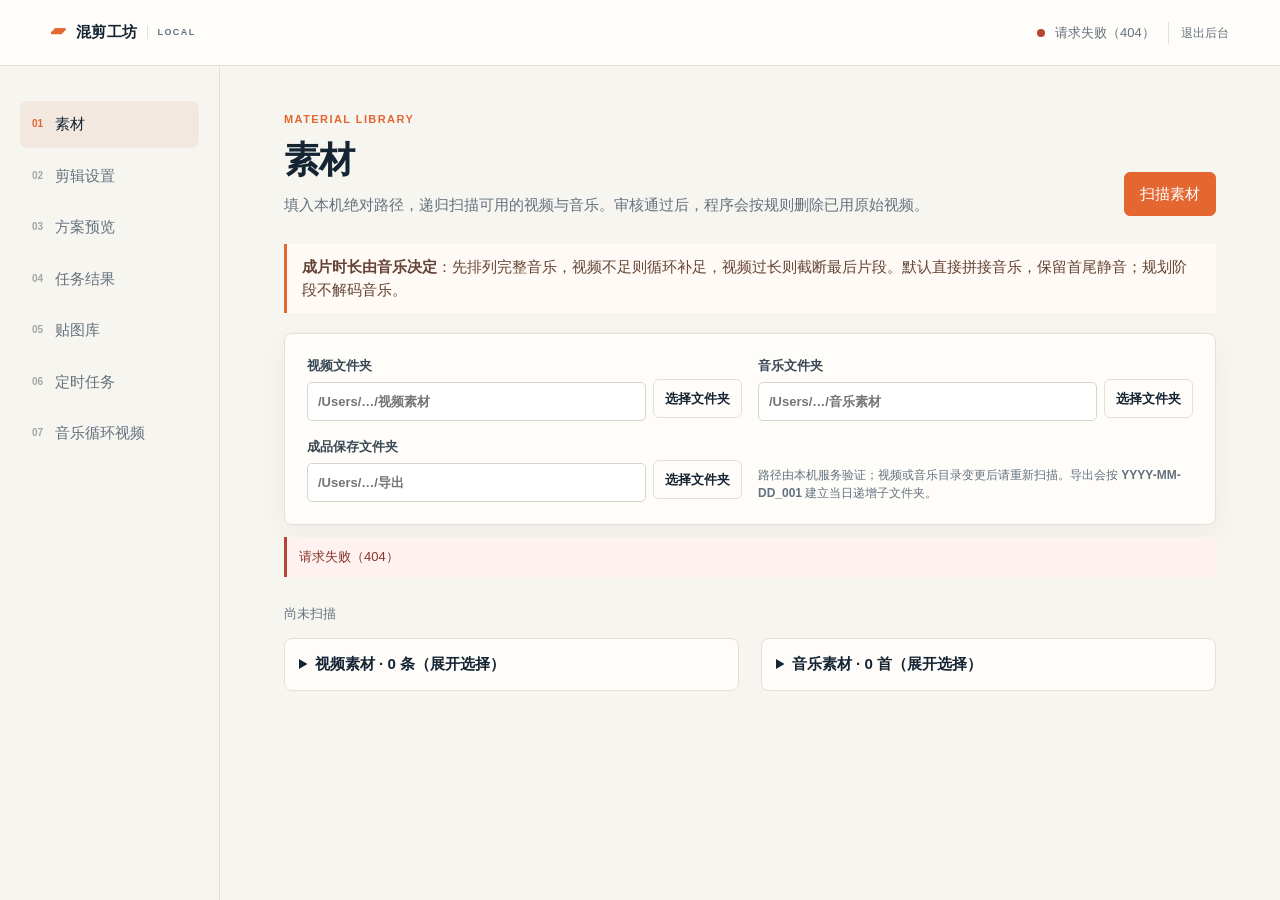
==== commit 8ef269e8: "Release v1.8.4: recycle unreviewed task folders and preserve approved works" ====
--- a/static/index.html
+++ b/static/index.html
@@ -74,7 +74,7 @@
         </section>
 
         <section id="tasks" class="view" hidden>
-          <div class="page-heading"><div><p class="eyebrow">RENDER QUEUE</p><h1>任务与结果</h1><p>一条视频就是一条任务。审核通过保留成品；审核不通过将成品与原视频移至废纸篓。删除任务只移除记录，所有文件保留。原音乐始终保留。</p></div><div class="button-row"><button id="pause-all" class="button">暂停全部</button><button id="start-all" class="button">开始全部</button><button id="stop-all" class="button">终止全部</button><button id="approve-all-visible" class="button primary">一键审核</button><button id="select-all-tasks" class="button">全选任务</button><button id="delete-selected-tasks" class="button">删除选中任务</button><button id="track-titles-enable-tasks" class="button" disabled>选中任务附带曲名</button><button id="track-titles-disable-tasks" class="button" disabled>取消选中任务曲名</button><button id="clear-all" class="button">删除全部任务</button><button id="retry-failed" class="button">重试失败任务</button><button id="refresh-tasks" class="button">刷新状态</button></div></div>
+          <div class="page-heading"><div><p class="eyebrow">RENDER QUEUE</p><h1>任务与结果</h1><p>一条视频就是一条任务。审核通过保留成品；审核不通过将成品与原视频移至废纸篓。删除已审核任务只清除列表；删除未审核任务同时回收成品文件夹。原音乐始终保留。</p></div><div class="button-row"><button id="pause-all" class="button">暂停全部</button><button id="start-all" class="button">开始全部</button><button id="stop-all" class="button">终止全部</button><button id="approve-all-visible" class="button primary">一键审核</button><button id="select-all-tasks" class="button">全选任务</button><button id="delete-selected-tasks" class="button">删除选中任务</button><button id="track-titles-enable-tasks" class="button" disabled>选中任务附带曲名</button><button id="track-titles-disable-tasks" class="button" disabled>取消选中任务曲名</button><button id="clear-all" class="button">删除全部任务</button><button id="retry-failed" class="button">重试失败任务</button><button id="refresh-tasks" class="button">刷新状态</button></div></div>
           <div class="panel task-review-setting" hidden><label hidden>旧版审核目录（不再使用）<span class="path-control"><input id="task-review-dir" placeholder="选择审核文件夹"><button class="button folder-picker" data-kind="review" type="button">选择文件夹</button></span></label><p class="field-help">通过审核后先校验归档副本，再删除制作目录成片；原始录屏在所有引用任务审核或移除后删除。失败时可重试清理。</p></div>
           <div class="notice"><span id="cache-usage">剪辑缓存：正在读取…</span> <button id="clear-cache" class="button">一键清除缓存</button><p class="field-help">统计视频转换缓存、任务临时文件及预览图片。正在使用的缓存暂时保留；清除后需要时会重新生成。</p></div>
           <div id="task-summary" class="stats"><div class="stat"><b>—</b><span>等待批次</span></div></div><div id="batches" class="batch-list empty">尚无任务。先生成方案并确认开始渲染。</div>
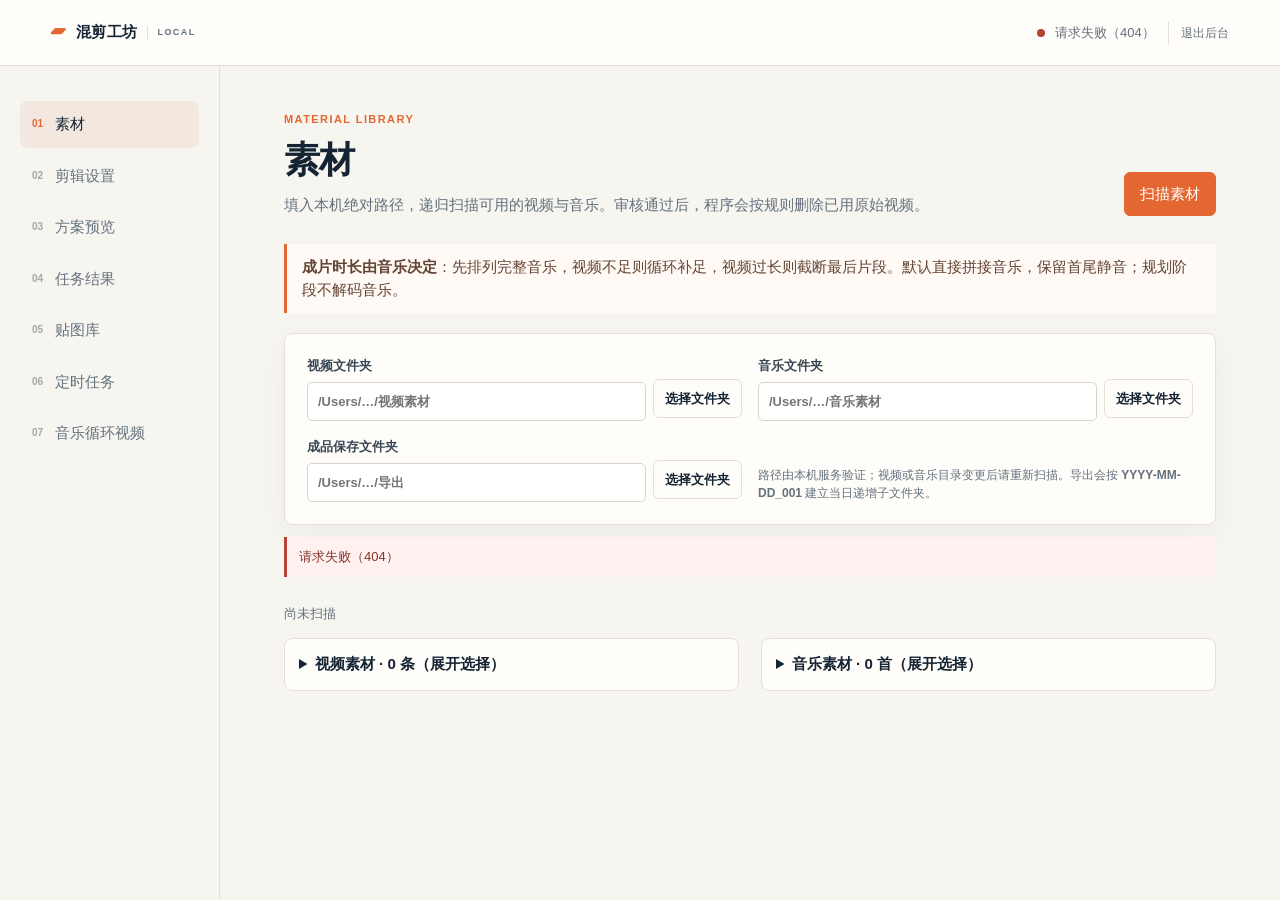
==== commit 938ed201: "Release v1.8.6: recycle failed scan videos from material library" ====
--- a/static/index.html
+++ b/static/index.html
@@ -37,6 +37,8 @@
             <label hidden>旧版审核目录（不再使用）<span class="path-control"><input id="review-dir" name="review_dir" placeholder="/Users/…/审核通过"><button class="button folder-picker" data-kind="review" type="button">选择文件夹</button></span></label>
             <p class="field-help">路径由本机服务验证；视频或音乐目录变更后请重新扫描。导出会按 <strong>YYYY-MM-DD_001</strong> 建立当日递增子文件夹。</p>
           </form>
+          <button id="clear-scan-errors" class="button" hidden>一键清除异常视频（移入废纸篓）</button>
+          <div id="scan-cleanup-result" class="notice" hidden></div>
           <div id="scan-errors" class="error-list" hidden></div>
           <div class="asset-summary" id="asset-summary"><span>尚未扫描</span></div>
           <div class="library-grid">
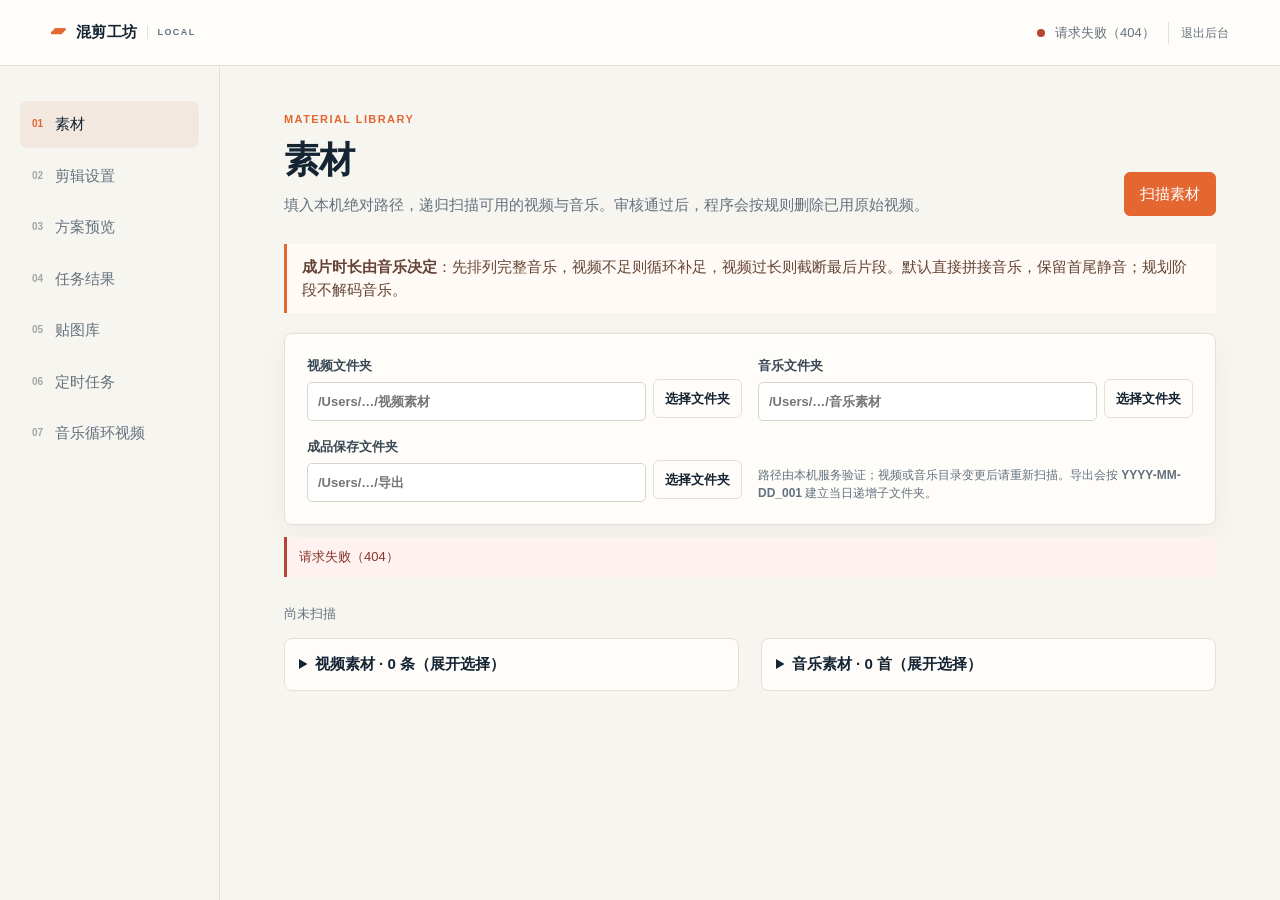
==== commit 3df71679: "Release v1.8.15: recursively isolate leaf music sets at arbitrary library depth" ====
--- a/static/index.html
+++ b/static/index.html
@@ -50,19 +50,19 @@
         <section id="settings" class="view" hidden>
           <div class="page-heading"><div><p class="eyebrow">EDITING RULES</p><h1>剪辑设置</h1><p>先选择素材和规则，再生成一批可复现的方案。</p></div><button id="plan-btn" class="button primary">生成方案</button></div>
           <form id="config-form" class="settings-grid" novalidate><input type="hidden" name="duration_basis" value="music">
-            <section class="panel span-2"><div class="section-title"><h2>导出规格</h2></div><div class="form-grid"><label>分辨率<select name="resolution"><option value="1280x720">1280 × 720（默认）</option><option value="1920x1080">1920 × 1080</option></select></label><label>帧率<select name="fps"><option value="30">30 fps</option><option value="60">60 fps</option></select></label><label>视频码率（Mbps；0 为自动）<input name="video_bitrate_mbps" type="number" min="0" max="50" step="0.5" value="0"></label><label>同时并行剪辑数量<select name="parallel_tasks"><option value="1">1（默认）</option><option value="2">2</option><option value="3">3</option><option value="4">4</option></select></label><label>编码方式<select name="hardware"><option value="auto">自动硬件加速（推荐）</option><option value="software_fast">软件极速（文件较大）</option><option value="software">软件高质量（较慢）</option></select></label><label>原音音量<input name="original_volume" type="number" min="0" max="1" step=".05" value="0"></label><label>无缝音乐衔接<select name="nonstop_music"><option value="false">音乐拼接（默认，保留首尾静音）</option><option value="true">剔除首尾静音＋短过渡</option></select></label><label>音乐音量<input name="music_volume" type="number" min="0" max="1" step=".05" value="1"></label></div><p class="field-help">视频码率设为 0 时沿用自动编码设置；设置固定码率可控制输出大小。720p/30fps 通常最快。并行数量为同时执行的任务上限，旧方案默认 1；暂停后等待所有执行中的任务完成。</p></section>
+            <section class="panel span-2"><div class="section-title"><h2>导出规格</h2></div><div class="form-grid"><label>分辨率<select name="resolution"><option value="1280x720">1280 × 720</option><option value="1920x1080" selected>1920 × 1080（默认）</option></select></label><label>帧率<select name="fps"><option value="30">30 fps</option><option value="60">60 fps</option></select></label><label>视频码率（Mbps；0 为自动）<input name="video_bitrate_mbps" type="number" min="0" max="50" step="0.5" value="0"></label><label>同时并行剪辑数量<select name="parallel_tasks"><option value="1">1</option><option value="2">2</option><option value="3" selected>3（默认）</option><option value="4">4</option></select></label><label>编码方式<select name="hardware"><option value="auto">自动硬件加速（推荐）</option><option value="software_fast">软件极速（文件较大）</option><option value="software">软件高质量（较慢）</option></select></label><label>原音音量<input name="original_volume" type="number" min="0" max="1" step=".05" value="0"></label><label>无缝音乐衔接<select name="nonstop_music"><option value="false">音乐拼接（默认，保留首尾静音）</option><option value="true">剔除首尾静音＋短过渡</option></select></label><label>音乐音量<input name="music_volume" type="number" min="0" max="1" step=".05" value="1"></label></div><p class="field-help">视频码率设为 0 时沿用自动编码设置；设置固定码率可控制输出大小。720p/30fps 通常最快。渲染与缩略图生成均使用所选并行数量，旧方案默认 1；暂停后等待所有执行中的任务完成。</p></section>
             <section class="panel span-2"><div class="section-title"><h2>画面组织</h2></div>
-              <div class="choice-row"><label class="choice"><input type="radio" name="mode" value="single" checked><span><strong>单源连续截取</strong><small>一个源视频，长则截断、短则循环补足</small></span></label><label class="choice"><input type="radio" name="mode" value="multi"><span><strong>多源片段拼接</strong><small>随机拼接多个来源，直到音乐结束</small></span></label></div>
-              <div class="form-grid"><label>生成数量<input name="count" type="number" min="1" value="3"></label><label hidden>期望最短时长（秒）<input name="min_duration" type="number" min="1" value="30"></label><label hidden>期望最长时长（秒）<input name="max_duration" type="number" min="1" value="450"></label><label>随机种子（留空每批随机）<input name="seed" type="number" placeholder="自动生成"></label></div>
-              <div class="form-grid"><label>源视频时长必须大于（分钟）<input name="min_source_duration_minutes" type="number" min="0" step="0.1" value="0" aria-describedby="source-duration-help"></label></div>
-              <p id="source-duration-help" class="field-help">0 表示不限制；例如填 5，只使用超过 5 分钟的原始视频，正好 5 分钟也会排除。此项筛选源文件，不是设置成片或截取片段的长度；手动生成和定时任务均生效。</p>
-              <div class="form-grid mode-multi" hidden><label>单段最短（秒）<input name="segment_min" type="number" min="1" value="30"></label><label>单段最长（秒）<input name="segment_max" type="number" min="1" value="120"></label><label>组内拼接<select name="within_group"><option value="false">允许跨组</option><option value="true">仅同组内</option></select></label></div>
-              <div class="form-grid mode-single"><label>起点最小间隔（秒）<input name="start_gap" type="number" min="0" value="30"></label><label class="switch-label" hidden><input name="allow_overlap" type="checkbox" checked><span>优先使用空闲区间（音乐时长模式允许循环补足）</span></label></div>
+              <div class="choice-row"><label class="choice"><input type="radio" name="mode" value="single"><span><strong>单源连续截取</strong><small>先选本批少用的合格源视频，长则截断、短则循环补足</small></span></label><label class="choice"><input type="radio" name="mode" value="multi" checked><span><strong>多源片段拼接</strong><small>随机拼接多个来源，直到音乐结束</small></span></label></div>
+              <div class="form-grid"><label>生成数量<input name="count" type="number" min="1" value="30"></label><label hidden>期望最短时长（秒）<input name="min_duration" type="number" min="1" value="30"></label><label hidden>期望最长时长（秒）<input name="max_duration" type="number" min="1" value="450"></label><label>随机种子（留空每批随机）<input name="seed" type="number" placeholder="自动生成"></label></div>
+              <div class="form-grid"><label>源视频最短时长（分钟，含等于）<input name="min_source_duration_minutes" type="number" min="0" step="0.1" value="5" aria-describedby="source-duration-help"></label></div>
+              <p id="source-duration-help" class="field-help">0 表示不限制；例如填 5，使用至少 5 分钟的原始视频，正好 5 分钟也会参与。此项筛选源文件，不是设置成片或截取片段的长度；手动生成和定时任务均生效。</p>
+              <div class="form-grid mode-multi"><label>单段最短（秒）<input name="segment_min" type="number" min="1" value="300"></label><label>单段最长（秒）<input name="segment_max" type="number" min="1" value="5000"></label><label>组内拼接<select name="within_group"><option value="false">允许跨组</option><option value="true">仅同组内</option></select></label></div>
+              <div class="form-grid mode-single" hidden><label>起点最小间隔（秒）<input name="start_gap" type="number" min="0" value="30"></label><label class="switch-label" hidden><input name="allow_overlap" type="checkbox" checked><span>优先使用空闲区间（音乐时长模式允许循环补足）</span></label></div>
             </section>
-            <section class="panel span-2"><div class="section-title"><h2>歌曲分配规则</h2></div>
-              <div class="choice-row"><label class="choice"><input type="radio" name="music_mode" value="folder"><span><strong>单文件夹音乐</strong><small>每条只用一个子文件夹，01、02 开头，其余随机，全部歌曲各播放一遍</small></span></label><label class="choice"><input type="radio" name="music_mode" value="fixed"><span><strong>固定歌曲集合</strong><small>每条都用所选歌曲，只改变顺序</small></span></label><label class="choice"><input type="radio" name="music_mode" value="pool" checked><span><strong>全路径音乐随机</strong><small>每条选不同子集，再改变顺序</small></span></label></div>
-              <p id="folder-mode-help" class="field-help" hidden>整组优先使用不同子文件夹，用完后再随机轮转。包括子文件夹内的全部有效音频及更深层目录；根目录直接放置的歌曲不参与。此模式不限制歌曲首数。</p>
-              <div class="form-grid pool-settings"><label>每条最少歌曲数<input name="min_songs" type="number" min="1" value="3"></label><label>每条最多歌曲数<input name="max_songs" type="number" min="1" value="20"></label></div>
+            <section class="panel span-2"><div class="section-title"><h2>歌曲分配规则</h2></div><label>音乐播放轮数<select name="music_repeats"><option value="1">单次（1遍）</option><option value="2" selected>两次（默认，2遍）</option><option value="3">三次（3遍）</option><option value="4">四次（4遍）</option></select></label><p class="field-help">先排好一轮歌单，再按相同顺序完整重复。成片时长由全部轮次音乐决定；每条未开始的任务可单独调整。</p>
+              <div class="choice-row"><label class="choice"><input type="radio" name="music_mode" value="folder" checked><span><strong>单文件夹音乐</strong><small>每条只用一个末级音乐文件夹，01、02 开头，其余随机，全部歌曲各播放一遍</small></span></label><label class="choice"><input type="radio" name="music_mode" value="fixed"><span><strong>固定歌曲集合</strong><small>每条都用所选歌曲，只改变顺序</small></span></label><label class="choice"><input type="radio" name="music_mode" value="pool"><span><strong>全路径音乐随机</strong><small>每条选不同子集，再改变顺序</small></span></label></div>
+              <p id="folder-mode-help" class="field-help">按任意深度的末级音乐文件夹识别独立歌单，分类目录不会合并下属歌单；也可以直接选择一个歌单目录。整组优先使用不同歌单，用完后再轮转。若父目录与更深层目录都含音乐，仅采用更深层歌单，父目录散放歌曲不参与。此模式不限制歌曲首数。</p>
+              <div class="form-grid pool-settings" hidden><label>每条最少歌曲数<input name="min_songs" type="number" min="1" value="3"></label><label>每条最多歌曲数<input name="max_songs" type="number" min="1" value="20"></label></div>
               <p class="field-help">先确定歌曲数量与顺序，以音乐总时长决定成片长度。整批优先使用低次数歌曲，视频不足自动复用，最后一段截断。</p>
             </section>
             <section class="panel span-2"><label class="track-title-option"><input type="checkbox" name="include_track_titles">附带曲目曲名</label><p class="field-help">在成片同名的原曲路径文档中，按实际播放顺序增加编号曲目表。可在方案或任务中单独调整。</p></section>
--- a/static/style.css
+++ b/static/style.css
@@ -26,3 +26,5 @@
 #music-loop .loop-heading input[type=checkbox]{width:18px;height:18px;flex:0 0 18px;margin:0}#music-loop .loop-heading strong{flex:1;min-width:0;overflow-wrap:anywhere}#music-loop .loop-details{margin-top:18px}
 #music-loop video{display:block;width:min(100%,640px);margin:16px 0}#music-loop .loop-cache{margin-top:14px}
 #music-loop .notice{white-space:pre-line}
+
+.music-repeats-option{display:flex;align-items:center;flex-wrap:wrap;gap:10px;margin:8px 0}.music-repeats-option select{width:auto;min-width:140px;margin:0}#batches .music-repeats-option{grid-column:3/-1}
